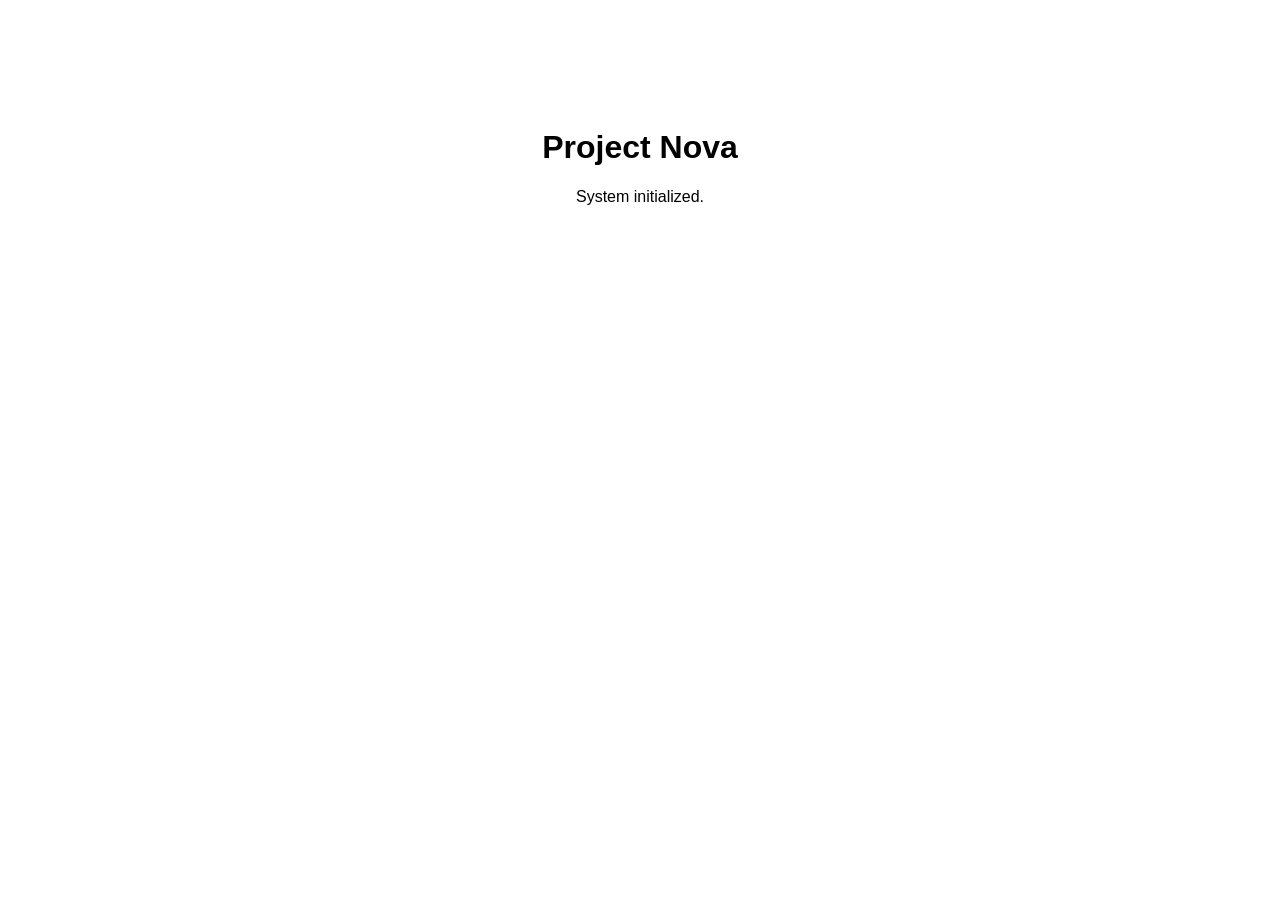
==== index.html @ 423fb88e "Initial project setup" ====
<!DOCTYPE html>
<html lang="en">

<head>
    <meta charset="UTF-8">
    <meta name="viewport" content="width=device-width, initial-scale=1.0">

    <title>Project Nova</title>

    <!-- Connect CSS -->
    <link rel="stylesheet" href="style.css">
</head>

<body>

    <h1>Project Nova</h1>
    <p>System initialized.</p>

    <!-- Connect JavaScript -->
    <script src="script.js"></script>

</body>

</html>
---- style.css ----
/* Basic styling */

body {
    font-family: Arial, sans-serif;
    text-align: center;
    padding-top: 100px;
}
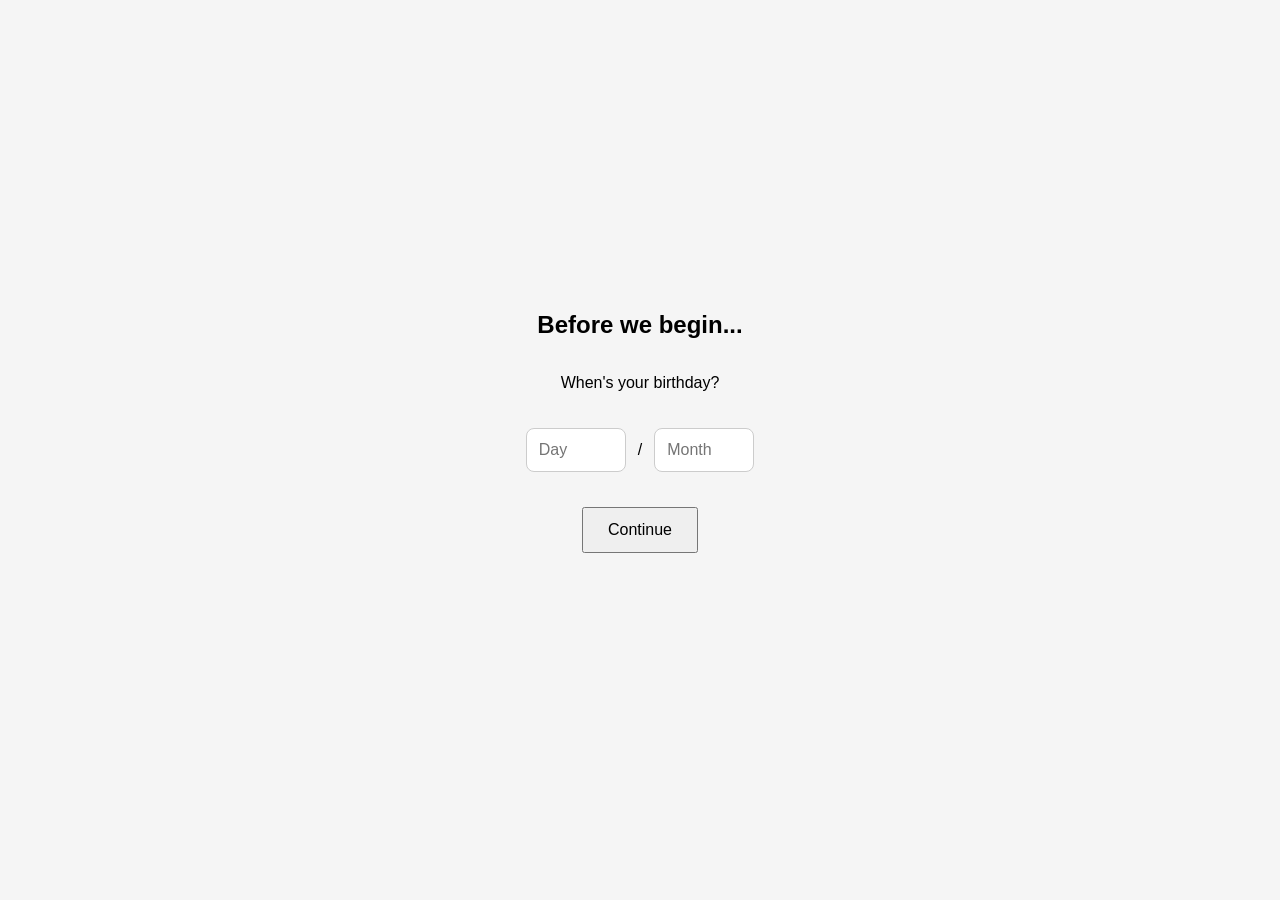
==== commit 180fe5a2: "Build initial gateway flow" ====
--- a/index.html
+++ b/index.html
@@ -7,16 +7,130 @@
 
     <title>Project Nova</title>
 
-    <!-- Connect CSS -->
+    <!-- Main CSS file -->
     <link rel="stylesheet" href="style.css">
 </head>
 
 <body>
 
-    <h1>Project Nova</h1>
-    <p>System initialized.</p>
+    <!-- Main app container -->
+    <main id="app">
 
-    <!-- Connect JavaScript -->
+        <!-- SCREEN 1: Birthday verification -->
+        <section id="birthday-screen" class="screen active">
+
+            <h1>Before we begin...</h1>
+
+            <p>When's your birthday?</p>
+
+            <div class="birthday-inputs">
+
+                <input
+                    type="number"
+                    id="day-input"
+                    placeholder="Day"
+                    min="1"
+                    max="31"
+                >
+
+                <span>/</span>
+
+                <input
+                    type="number"
+                    id="month-input"
+                    placeholder="Month"
+                    min="1"
+                    max="12"
+                >
+
+            </div>
+
+            <button id="birthday-next-btn">
+                Continue
+            </button>
+
+            <p id="birthday-message" class="message"></p>
+
+        </section>
+
+
+        <!-- SCREEN 2: Name verification -->
+        <section id="name-screen" class="screen">
+
+            <h1>Interesting...</h1>
+
+            <p>And who might you be?</p>
+
+            <input
+                type="text"
+                id="name-input"
+                placeholder="Enter your name"
+                autocomplete="off"
+            >
+
+            <button id="name-next-btn">
+                Continue
+            </button>
+
+            <p id="name-message" class="message"></p>
+
+        </section>
+
+
+        <!-- SCREEN 3: Are you ready? -->
+        <section id="ready-screen" class="screen">
+
+            <h1>Identity confirmed.</h1>
+
+            <p>Are you ready to proceed?</p>
+
+            <!-- Only NO exists at first -->
+            <div id="ready-buttons">
+
+                <button id="no-btn">
+                    NO
+                </button>
+
+            </div>
+
+        </section>
+
+
+        <!-- SCREEN 4: Fake angry sequence -->
+        <section id="chaos-screen" class="screen">
+
+            <h1 id="chaos-title">
+                Are you sure you don't want to proceed?
+            </h1>
+
+            <div id="chaos-buttons">
+
+                <button id="yes-btn">
+                    YES
+                </button>
+
+                <button id="chaos-no-btn">
+                    NO
+                </button>
+
+            </div>
+
+        </section>
+
+
+        <!-- SCREEN 5: Home page -->
+        <section id="home-screen" class="screen">
+
+            <h1>Welcome.</h1>
+
+            <p>The real experience begins here.</p>
+
+        </section>
+
+    </main>
+
+
+    <!-- JavaScript -->
     <script src="script.js"></script>
 
 </body>
--- a/style.css
+++ b/style.css
@@ -1,7 +1,74 @@
-/* Basic styling */
+/* Basic page setup */
+
+* {
+    box-sizing: border-box;
+}
 
 body {
+    margin: 0;
+    min-height: 100vh;
     font-family: Arial, sans-serif;
+    background-color: #f5f5f5;
+}
+
+/* Main app area */
+
+#app {
+    min-height: 100vh;
+    position: relative;
+}
+
+/* Every screen is hidden by default */
+
+.screen {
+    display: none;
+    min-height: 100vh;
+    padding: 40px 20px;
     text-align: center;
-    padding-top: 100px;
+    justify-content: center;
+    align-items: center;
+    flex-direction: column;
+}
+
+/* Only the active screen is visible */
+
+.screen.active {
+    display: flex;
+}
+
+/* Birthday day/month inputs */
+
+.birthday-inputs {
+    display: flex;
+    align-items: center;
+    gap: 12px;
+    margin: 20px 0;
+}
+
+.birthday-inputs input {
+    width: 100px;
+}
+
+/* General inputs */
+
+input {
+    padding: 12px;
+    font-size: 16px;
+    border: 1px solid #ccc;
+    border-radius: 8px;
+}
+
+/* General buttons */
+
+button {
+    margin-top: 15px;
+    padding: 12px 24px;
+    font-size: 16px;
+    cursor: pointer;
+}
+
+/* Messages */
+
+.message {
+    min-height: 24px;
 }
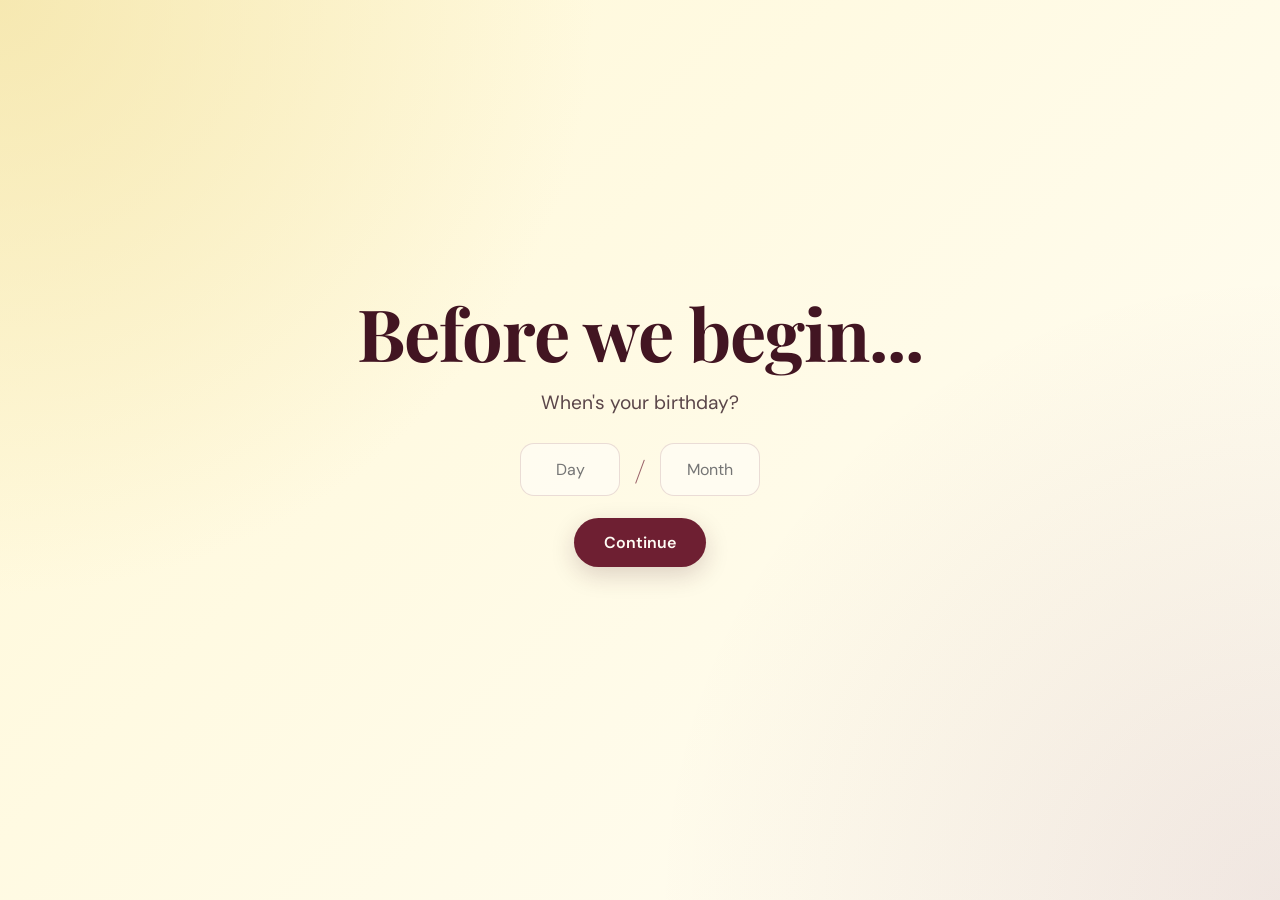
==== commit 9987b472: "Release Project Nova v1.0" ====
--- a/index.html
+++ b/index.html
@@ -7,13 +7,15 @@
 
     <title>Project Nova</title>
 
-    <!-- Main CSS file -->
+    <!-- Main website styling -->
     <link rel="stylesheet" href="style.css">
+
+    <!-- Home-specific styling -->
+    <link rel="stylesheet" href="css/home.css">
 </head>
 
 <body>
 
-    <!-- Main app container -->
     <main id="app">
 
         <!-- SCREEN 1: Birthday verification -->
@@ -77,14 +79,13 @@
         </section>
 
 
-        <!-- SCREEN 3: Are you ready? -->
+        <!-- SCREEN 3: Forced NO -->
         <section id="ready-screen" class="screen">
 
             <h1>Identity confirmed.</h1>
 
             <p>Are you ready to proceed?</p>
 
-            <!-- Only NO exists at first -->
             <div id="ready-buttons">
 
                 <button id="no-btn">
@@ -96,7 +97,7 @@
         </section>
 
 
-        <!-- SCREEN 4: Fake angry sequence -->
+        <!-- SCREEN 4: Interrogation -->
         <section id="chaos-screen" class="screen">
 
             <h1 id="chaos-title">
@@ -115,24 +116,117 @@
 
             </div>
 
-        </section>
-
-
-        <!-- SCREEN 5: Home page -->
-        <section id="home-screen" class="screen">
-
-            <h1>Welcome.</h1>
-
-            <p>The real experience begins here.</p>
+            <div id="reason-area">
+
+                <input
+                    type="text"
+                    id="reason-input"
+                    placeholder="Explain yourself..."
+                    autocomplete="off"
+                >
+
+                <button id="reason-continue-btn">
+                    Continue
+                </button>
+
+            </div>
+
+        </section>
+
+
+        <!-- SCREEN 5: PROJECT NOVA HOME -->
+        <section id="home-screen" class="screen home-screen">
+
+            <div class="home-intro">
+
+                <p class="home-label">
+                    PROJECT NOVA
+                </p>
+
+                <h1>
+                    Welcome.
+                </h1>
+
+                <p class="home-description">
+                    You've made it through the entrance.
+                    Now the real experience begins.
+                </p>
+
+            </div>
+
+
+            <!-- Navigation cards -->
+            <div class="home-grid">
+
+                <a href="pages/birthday.html" class="nova-card">
+
+                    <span class="card-number">01</span>
+
+                    <h2>Birthday</h2>
+
+                    <p>
+                        Something waiting for the birthday girl.
+                    </p>
+
+                </a>
+
+
+                <a href="pages/surprises.html" class="nova-card">
+
+                    <span class="card-number">02</span>
+
+                    <h2>Surprises</h2>
+
+                    <p>
+                        A few things you probably won't expect.
+                    </p>
+
+                </a>
+
+
+                <a href="pages/fun.html" class="nova-card">
+
+                    <span class="card-number">03</span>
+
+                    <h2>Fun Stuff</h2>
+
+                    <p>
+                        Because a gift shouldn't just sit there.
+                    </p>
+
+                </a>
+
+
+                <!-- Memories stays for LAST -->
+                <div class="nova-card locked-card">
+
+                    <span class="card-number">04</span>
+
+                    <h2>Memories</h2>
+
+                    <p>
+                        Not yet.
+                    </p>
+
+                    <span class="locked-text">
+                        Coming later
+                    </span>
+
+                </div>
+
+            </div>
 
         </section>
 
     </main>
 
 
-    <!-- JavaScript -->
+    <!-- Main gateway logic -->
     <script src="script.js"></script>
 
+    <!-- Home-specific logic -->
+    <script src="js/home.js"></script>
+
 </body>
 
 </html>
--- a/style.css
+++ b/style.css
@@ -1,74 +1,664 @@
-/* Basic page setup */
+/* =================================
+   PROJECT NOVA - GLOBAL STYLE
+   Theme: Butter Yellow × Burgundy
+================================= */
+
+
+/* =================================
+   GOOGLE FONTS
+================================= */
+
+@import url('https://fonts.googleapis.com/css2?family=DM+Sans:wght@400;500;600;700&family=Playfair+Display:wght@600;700&display=swap');
+
+
+/* =================================
+   NOVA COLOR SYSTEM
+================================= */
+
+:root {
+
+    /* Main palette */
+
+    --nova-butter: #F3E3A5;
+    --nova-butter-light: #FFF8D6;
+
+    --nova-burgundy: #6E1F32;
+    --nova-burgundy-dark: #421522;
+
+    --nova-cream: #FFFDF5;
+
+    --nova-text: #321923;
+    --nova-muted: #765A61;
+
+    /* Glass / borders */
+
+    --nova-glass: rgba(255, 253, 245, 0.68);
+    --nova-glass-strong: rgba(255, 253, 245, 0.88);
+
+    --nova-border: rgba(110, 31, 50, 0.14);
+
+    /* Shadows */
+
+    --nova-shadow:
+        0 10px 30px rgba(66, 21, 34, 0.10);
+
+    --nova-shadow-strong:
+        0 15px 40px rgba(66, 21, 34, 0.18);
+
+}
+
+
+/* =================================
+   RESET
+================================= */
 
 * {
     box-sizing: border-box;
-}
+    margin: 0;
+    padding: 0;
+}
+
+
+/* =================================
+   MAIN PAGE
+================================= */
 
 body {
-    margin: 0;
+
     min-height: 100vh;
-    font-family: Arial, sans-serif;
-    background-color: #f5f5f5;
-}
-
-/* Main app area */
+
+    overflow-x: hidden;
+
+    font-family: "DM Sans", sans-serif;
+
+    color: var(--nova-text);
+
+    background:
+
+        radial-gradient(
+            circle at top left,
+            rgba(243, 227, 165, 0.75),
+            transparent 38%
+        ),
+
+        radial-gradient(
+            circle at bottom right,
+            rgba(110, 31, 50, 0.10),
+            transparent 40%
+        ),
+
+        linear-gradient(
+            135deg,
+            var(--nova-butter-light),
+            var(--nova-cream)
+        );
+
+    transition:
+        background 0.8s ease,
+        color 0.8s ease;
+}
+
+
+/* =================================
+   ANGRY / OMINOUS MODE
+================================= */
+
+body.anger-mode {
+
+    background:
+
+        radial-gradient(
+            circle at center,
+            rgba(110, 31, 50, 0.65),
+            transparent 45%
+        ),
+
+        #090909;
+
+    color: #ffffff;
+}
+
+
+/* =================================
+   MAIN APPLICATION
+================================= */
 
 #app {
+
     min-height: 100vh;
+
     position: relative;
 }
 
-/* Every screen is hidden by default */
+
+/* =================================
+   SCREEN SYSTEM
+================================= */
 
 .screen {
+
     display: none;
+
     min-height: 100vh;
-    padding: 40px 20px;
+
+    width: 100%;
+
+    padding: 30px 20px;
+
     text-align: center;
+
     justify-content: center;
     align-items: center;
+
     flex-direction: column;
 }
 
-/* Only the active screen is visible */
 
 .screen.active {
+
     display: flex;
-}
-
-/* Birthday day/month inputs */
+
+    animation:
+        screenAppear 0.6s ease;
+}
+
+
+/* =================================
+   SCREEN ENTRANCE
+================================= */
+
+@keyframes screenAppear {
+
+    from {
+
+        opacity: 0;
+
+        transform:
+            translateY(15px);
+    }
+
+    to {
+
+        opacity: 1;
+
+        transform:
+            translateY(0);
+    }
+
+}
+
+
+/* =================================
+   HEADINGS
+================================= */
+
+h1 {
+
+    max-width: 700px;
+
+    margin-bottom: 16px;
+
+    font-family:
+        "Playfair Display",
+        serif;
+
+    font-size:
+        clamp(2.2rem, 6vw, 4.5rem);
+
+    line-height: 1.1;
+
+    letter-spacing: -1px;
+
+    color: var(--nova-burgundy-dark);
+}
+
+
+/* =================================
+   NORMAL TEXT
+================================= */
+
+p {
+
+    max-width: 500px;
+
+    font-size:
+        clamp(1rem, 2vw, 1.2rem);
+
+    line-height: 1.6;
+
+    color: var(--nova-text);
+
+    opacity: 0.8;
+}
+
+
+/* =================================
+   INPUTS
+================================= */
+
+input {
+
+    width: min(280px, 85vw);
+
+    margin-top: 24px;
+
+    padding: 15px 18px;
+
+    border:
+        1px solid var(--nova-border);
+
+    border-radius: 14px;
+
+    outline: none;
+
+    background:
+        rgba(255, 253, 245, 0.75);
+
+    color:
+        var(--nova-text);
+
+    font-family:
+        "DM Sans",
+        sans-serif;
+
+    font-size: 1rem;
+
+    transition:
+
+        border-color 0.25s ease,
+
+        box-shadow 0.25s ease,
+
+        transform 0.25s ease,
+
+        background 0.6s ease,
+
+        color 0.6s ease;
+}
+
+
+input:focus {
+
+    border-color:
+        var(--nova-burgundy);
+
+    box-shadow:
+
+        0 0 0 4px
+        rgba(110, 31, 50, 0.10);
+
+    transform:
+        translateY(-2px);
+}
+
+
+/* =================================
+   INPUTS IN ANGER MODE
+================================= */
+
+body.anger-mode input {
+
+    background:
+        rgba(0, 0, 0, 0.65);
+
+    color: white;
+
+    border-color:
+        rgba(255, 80, 80, 0.5);
+
+    box-shadow:
+        0 0 25px
+        rgba(255, 0, 0, 0.12);
+}
+
+
+/* =================================
+   BIRTHDAY DAY / MONTH INPUTS
+================================= */
 
 .birthday-inputs {
+
     display: flex;
+
     align-items: center;
-    gap: 12px;
-    margin: 20px 0;
-}
+    justify-content: center;
+
+    gap: 14px;
+
+    margin-top: 24px;
+}
+
 
 .birthday-inputs input {
+
     width: 100px;
-}
-
-/* General inputs */
-
-input {
-    padding: 12px;
-    font-size: 16px;
-    border: 1px solid #ccc;
-    border-radius: 8px;
-}
-
-/* General buttons */
+
+    margin-top: 0;
+
+    text-align: center;
+}
+
+
+.birthday-inputs span {
+
+    font-family:
+        "Playfair Display",
+        serif;
+
+    font-size: 2rem;
+
+    color:
+        var(--nova-burgundy);
+
+    opacity: 0.7;
+}
+
+
+/* =================================
+   REMOVE NUMBER INPUT ARROWS
+================================= */
+
+input[type="number"]::-webkit-inner-spin-button,
+input[type="number"]::-webkit-outer-spin-button {
+
+    appearance: none;
+
+    margin: 0;
+}
+
+
+/* =================================
+   BUTTONS
+================================= */
 
 button {
+
+    margin-top: 22px;
+
+    padding: 14px 30px;
+
+    border: none;
+
+    border-radius: 999px;
+
+    background:
+        var(--nova-burgundy);
+
+    color:
+        var(--nova-cream);
+
+    font-family:
+        "DM Sans",
+        sans-serif;
+
+    font-size: 1rem;
+
+    font-weight: 600;
+
+    cursor: pointer;
+
+    box-shadow:
+        0 8px 25px
+        rgba(66, 21, 34, 0.18);
+
+    transition:
+
+        transform 0.25s ease,
+
+        box-shadow 0.25s ease,
+
+        background 0.5s ease,
+
+        color 0.5s ease,
+
+        letter-spacing 0.25s ease;
+}
+
+
+button:hover {
+
+    transform:
+        translateY(-3px);
+
+    background:
+        var(--nova-burgundy-dark);
+
+    box-shadow:
+        var(--nova-shadow-strong);
+}
+
+
+button:active {
+
+    transform:
+        translateY(0) scale(0.97);
+}
+
+
+/* =================================
+   BUTTONS IN ANGER MODE
+================================= */
+
+body.anger-mode button {
+
+    background:
+        #8f0000;
+
+    box-shadow:
+        0 0 30px
+        rgba(255, 0, 0, 0.3);
+}
+
+
+/* =================================
+   MESSAGES
+================================= */
+
+.message {
+
+    min-height: 26px;
+
+    margin-top: 14px;
+
+    color:
+        var(--nova-burgundy);
+
+    font-size: 0.95rem;
+
+    font-weight: 500;
+
+    opacity: 1;
+}
+
+
+/* =================================
+   BUTTON CONTAINERS
+================================= */
+
+#ready-buttons,
+#chaos-buttons {
+
+    display: flex;
+
+    justify-content: center;
+    align-items: center;
+
+    gap: 16px;
+
     margin-top: 15px;
-    padding: 12px 24px;
-    font-size: 16px;
-    cursor: pointer;
-}
-
-/* Messages */
-
-.message {
-    min-height: 24px;
+
+    animation:
+        buttonReveal 0.45s ease;
+}
+
+
+#ready-buttons button,
+#chaos-buttons button {
+
+    margin-top: 0;
+}
+
+
+/* =================================
+   BUTTON REVEAL ANIMATION
+================================= */
+
+@keyframes buttonReveal {
+
+    from {
+
+        opacity: 0;
+
+        transform:
+            translateY(12px)
+            scale(0.96);
+    }
+
+    to {
+
+        opacity: 1;
+
+        transform:
+            translateY(0)
+            scale(1);
+    }
+
+}
+
+
+/* =================================
+   REASON AREA
+================================= */
+
+#reason-area {
+
+    display: none;
+
+    flex-direction: column;
+
+    align-items: center;
+
+    animation:
+        reasonReveal 0.55s ease;
+}
+
+
+#reason-area input {
+
+    width:
+        min(380px, 85vw);
+}
+
+
+/* =================================
+   REASON AREA ANIMATION
+================================= */
+
+@keyframes reasonReveal {
+
+    from {
+
+        opacity: 0;
+
+        transform:
+            translateY(20px);
+    }
+
+    to {
+
+        opacity: 1;
+
+        transform:
+            translateY(0);
+    }
+
+}
+
+
+/* =================================
+   TAKE ME INSIDE BUTTON
+================================= */
+
+.take-me-inside {
+
+    animation:
+        buttonTransform 0.6s ease forwards;
+
+    padding-left: 45px;
+
+    padding-right: 45px;
+
+    letter-spacing: 1px;
+}
+
+
+@keyframes buttonTransform {
+
+    0% {
+
+        transform:
+            scale(0.9);
+
+        opacity: 0;
+    }
+
+    70% {
+
+        transform:
+            scale(1.08);
+    }
+
+    100% {
+
+        transform:
+            scale(1);
+
+        opacity: 1;
+    }
+
+}
+
+
+/* =================================
+   HOME SCREEN
+================================= */
+
+#home-screen h1 {
+
+    font-size:
+        clamp(3rem, 8vw, 6rem);
+
+    color:
+        var(--nova-burgundy-dark);
+}
+
+
+/* =================================
+   MOBILE
+================================= */
+
+@media (max-width: 500px) {
+
+    .screen {
+
+        padding:
+            25px 16px;
+    }
+
+    .birthday-inputs {
+
+        gap: 10px;
+    }
+
+    .birthday-inputs input {
+
+        width: 85px;
+    }
+
+    button {
+
+        width:
+            min(280px, 85vw);
+    }
+
 }
--- a/css/home.css
+++ b/css/home.css
@@ -0,0 +1,223 @@
+/* ================================
+   PROJECT NOVA - HOME
+   ================================ */
+
+
+.home-screen {
+    padding: 60px 20px;
+}
+
+
+.home-intro {
+    max-width: 700px;
+    margin-bottom: 50px;
+}
+
+
+.home-label {
+    margin-bottom: 14px;
+
+    font-size: 0.8rem;
+    font-weight: 700;
+    letter-spacing: 4px;
+
+    opacity: 0.55;
+}
+
+
+.home-description {
+    margin: 0 auto;
+}
+
+
+/* ================================
+   NAVIGATION GRID
+   ================================ */
+
+.home-grid {
+    width: min(1000px, 100%);
+
+    display: grid;
+
+    grid-template-columns:
+        repeat(2, minmax(0, 1fr));
+
+    gap: 18px;
+}
+
+
+.nova-card {
+    position: relative;
+
+    min-height: 220px;
+
+    padding: 28px;
+
+    display: flex;
+    flex-direction: column;
+    align-items: flex-start;
+    justify-content: flex-end;
+
+    text-align: left;
+    text-decoration: none;
+
+    color: inherit;
+
+    border: 1px solid rgba(70, 40, 60, 0.12);
+    border-radius: 24px;
+
+    background:
+        linear-gradient(
+            145deg,
+            rgba(255, 255, 255, 0.8),
+            rgba(255, 255, 255, 0.45)
+        );
+
+    box-shadow:
+        0 15px 40px rgba(43, 27, 38, 0.08);
+
+    overflow: hidden;
+
+    transition:
+        transform 0.3s ease,
+        box-shadow 0.3s ease,
+        border-color 0.3s ease;
+}
+
+
+.nova-card::before {
+    content: "";
+
+    position: absolute;
+
+    width: 160px;
+    height: 160px;
+
+    top: -70px;
+    right: -70px;
+
+    border-radius: 50%;
+
+    background:
+        radial-gradient(
+            circle,
+            rgba(199, 107, 156, 0.18),
+            transparent 70%
+        );
+
+    transition:
+        transform 0.4s ease;
+}
+
+
+.nova-card:hover {
+    transform:
+        translateY(-7px);
+
+    border-color:
+        rgba(199, 107, 156, 0.35);
+
+    box-shadow:
+        0 22px 50px rgba(43, 27, 38, 0.14);
+}
+
+
+.nova-card:hover::before {
+    transform:
+        scale(1.5);
+}
+
+
+/* Card number */
+
+.card-number {
+    position: absolute;
+
+    top: 24px;
+    left: 28px;
+
+    font-size: 0.8rem;
+    font-weight: 700;
+
+    letter-spacing: 2px;
+
+    opacity: 0.4;
+}
+
+
+/* Card content */
+
+.nova-card h2 {
+    position: relative;
+
+    margin-bottom: 8px;
+
+    font-family:
+        "Playfair Display",
+        serif;
+
+    font-size: 2rem;
+}
+
+
+.nova-card p {
+    position: relative;
+
+    font-size: 0.95rem;
+
+    opacity: 0.65;
+}
+
+
+/* ================================
+   LOCKED MEMORIES CARD
+   ================================ */
+
+.locked-card {
+    cursor: not-allowed;
+
+    opacity: 0.6;
+}
+
+
+.locked-text {
+    position: absolute;
+
+    top: 24px;
+    right: 28px;
+
+    padding: 7px 12px;
+
+    border-radius: 999px;
+
+    font-size: 0.75rem;
+    font-weight: 600;
+
+    background:
+        rgba(43, 27, 38, 0.08);
+}
+
+
+/* ================================
+   MOBILE
+   ================================ */
+
+@media (max-width: 650px) {
+
+    .home-screen {
+        padding:
+            50px 16px;
+    }
+
+
+    .home-grid {
+        grid-template-columns:
+            1fr;
+    }
+
+
+    .nova-card {
+        min-height: 180px;
+    }
+
+}
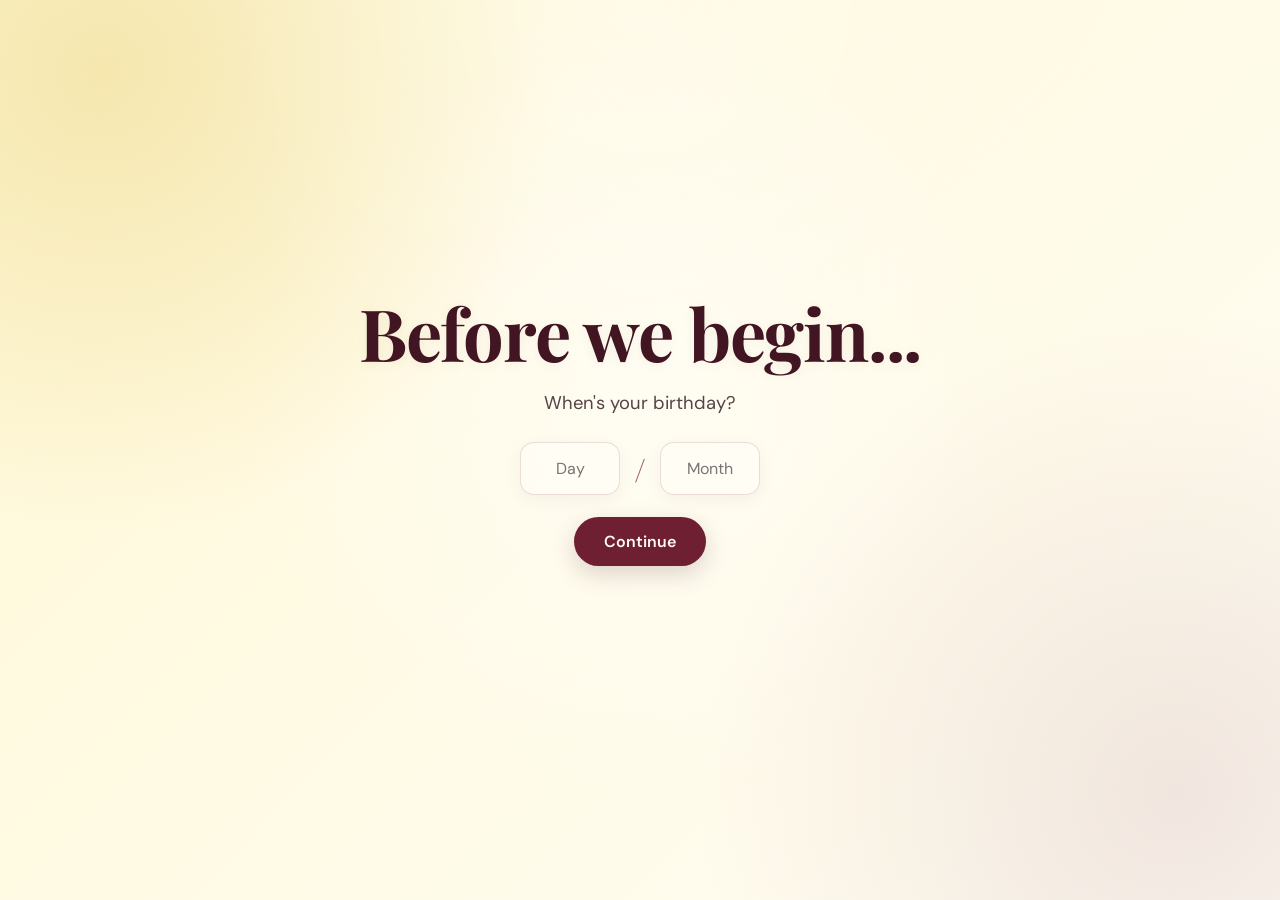
==== commit 414f2dbe: "Build Project Nova V1.1 Phase 2 features" ====
--- a/index.html
+++ b/index.html
@@ -2,28 +2,63 @@
 <html lang="en">
 
 <head>
+
     <meta charset="UTF-8">
-    <meta name="viewport" content="width=device-width, initial-scale=1.0">
+
+    <meta
+        name="viewport"
+        content="width=device-width, initial-scale=1.0"
+    >
 
     <title>Project Nova</title>
 
-    <!-- Main website styling -->
-    <link rel="stylesheet" href="style.css">
-
-    <!-- Home-specific styling -->
-    <link rel="stylesheet" href="css/home.css">
+
+    <!-- =================================
+         MAIN WEBSITE STYLING
+    ================================== -->
+
+    <link
+        rel="stylesheet"
+        href="style.css"
+    >
+
+
+    <!-- =================================
+         HOME-SPECIFIC STYLING
+    ================================== -->
+
+    <link
+        rel="stylesheet"
+        href="css/home.css"
+    >
+
 </head>
 
+
 <body>
 
     <main id="app">
 
-        <!-- SCREEN 1: Birthday verification -->
-        <section id="birthday-screen" class="screen active">
-
-            <h1>Before we begin...</h1>
-
-            <p>When's your birthday?</p>
+
+        <!-- =================================
+             SCREEN 1
+             BIRTHDAY VERIFICATION
+        ================================== -->
+
+        <section
+            id="birthday-screen"
+            class="screen active"
+        >
+
+            <h1>
+                Before we begin...
+            </h1>
+
+
+            <p>
+                When's your birthday?
+            </p>
+
 
             <div class="birthday-inputs">
 
@@ -35,7 +70,11 @@
                     max="31"
                 >
 
-                <span>/</span>
+
+                <span>
+                    /
+                </span>
+
 
                 <input
                     type="number"
@@ -47,21 +86,41 @@
 
             </div>
 
-            <button id="birthday-next-btn">
+
+            <button
+                id="birthday-next-btn"
+            >
                 Continue
             </button>
 
-            <p id="birthday-message" class="message"></p>
+
+            <p
+                id="birthday-message"
+                class="message"
+            ></p>
 
         </section>
 
 
-        <!-- SCREEN 2: Name verification -->
-        <section id="name-screen" class="screen">
-
-            <h1>Interesting...</h1>
-
-            <p>And who might you be?</p>
+        <!-- =================================
+             SCREEN 2
+             NAME VERIFICATION
+        ================================== -->
+
+        <section
+            id="name-screen"
+            class="screen"
+        >
+
+            <h1>
+                Interesting...
+            </h1>
+
+
+            <p>
+                And who might you be?
+            </p>
+
 
             <input
                 type="text"
@@ -70,25 +129,47 @@
                 autocomplete="off"
             >
 
-            <button id="name-next-btn">
+
+            <button
+                id="name-next-btn"
+            >
                 Continue
             </button>
 
-            <p id="name-message" class="message"></p>
+
+            <p
+                id="name-message"
+                class="message"
+            ></p>
 
         </section>
 
 
-        <!-- SCREEN 3: Forced NO -->
-        <section id="ready-screen" class="screen">
-
-            <h1>Identity confirmed.</h1>
-
-            <p>Are you ready to proceed?</p>
+        <!-- =================================
+             SCREEN 3
+             FORCED NO
+        ================================== -->
+
+        <section
+            id="ready-screen"
+            class="screen"
+        >
+
+            <h1>
+                Identity confirmed.
+            </h1>
+
+
+            <p>
+                Are you ready to proceed?
+            </p>
+
 
             <div id="ready-buttons">
 
-                <button id="no-btn">
+                <button
+                    id="no-btn"
+                >
                     NO
                 </button>
 
@@ -97,24 +178,38 @@
         </section>
 
 
-        <!-- SCREEN 4: Interrogation -->
-        <section id="chaos-screen" class="screen">
+        <!-- =================================
+             SCREEN 4
+             INTERROGATION
+        ================================== -->
+
+        <section
+            id="chaos-screen"
+            class="screen"
+        >
 
             <h1 id="chaos-title">
                 Are you sure you don't want to proceed?
             </h1>
 
+
             <div id="chaos-buttons">
 
-                <button id="yes-btn">
+                <button
+                    id="yes-btn"
+                >
                     YES
                 </button>
 
-                <button id="chaos-no-btn">
+
+                <button
+                    id="chaos-no-btn"
+                >
                     NO
                 </button>
 
             </div>
+
 
             <div id="reason-area">
 
@@ -125,7 +220,10 @@
                     autocomplete="off"
                 >
 
-                <button id="reason-continue-btn">
+
+                <button
+                    id="reason-continue-btn"
+                >
                     Continue
                 </button>
 
@@ -134,8 +232,20 @@
         </section>
 
 
-        <!-- SCREEN 5: PROJECT NOVA HOME -->
-        <section id="home-screen" class="screen home-screen">
+        <!-- =================================
+             SCREEN 5
+             PROJECT NOVA HOME
+        ================================== -->
+
+        <section
+            id="home-screen"
+            class="screen home-screen"
+        >
+
+
+            <!-- =================================
+                 HOME INTRO
+            ================================== -->
 
             <div class="home-intro">
 
@@ -143,9 +253,11 @@
                     PROJECT NOVA
                 </p>
 
+
                 <h1>
                     Welcome.
                 </h1>
+
 
                 <p class="home-description">
                     You've made it through the entrance.
@@ -155,14 +267,32 @@
             </div>
 
 
-            <!-- Navigation cards -->
+            <!-- =================================
+                 NAVIGATION CARDS
+            ================================== -->
+
             <div class="home-grid">
 
-                <a href="pages/birthday.html" class="nova-card">
-
-                    <span class="card-number">01</span>
-
-                    <h2>Birthday</h2>
+
+                <!-- =================================
+                     CARD 01
+                     BIRTHDAY
+                ================================== -->
+
+                <a
+                    href="pages/birthday.html"
+                    class="nova-card birthday-card"
+                >
+
+                    <span class="card-number">
+                        01
+                    </span>
+
+
+                    <h2>
+                        Birthday
+                    </h2>
+
 
                     <p>
                         Something waiting for the birthday girl.
@@ -171,11 +301,25 @@
                 </a>
 
 
-                <a href="pages/surprises.html" class="nova-card">
-
-                    <span class="card-number">02</span>
-
-                    <h2>Surprises</h2>
+                <!-- =================================
+                     CARD 02
+                     SURPRISES
+                ================================== -->
+
+                <a
+                    href="pages/surprises.html"
+                    class="nova-card"
+                >
+
+                    <span class="card-number">
+                        02
+                    </span>
+
+
+                    <h2>
+                        Surprises
+                    </h2>
+
 
                     <p>
                         A few things you probably won't expect.
@@ -184,36 +328,117 @@
                 </a>
 
 
-                <a href="pages/fun.html" class="nova-card">
-
-                    <span class="card-number">03</span>
-
-                    <h2>Fun Stuff</h2>
+                <!-- =================================
+                     CARD 03
+                     NOVA ARCADE
+                ================================== -->
+
+                <a
+                    href="pages/arcade.html"
+                    class="nova-card arcade-card"
+                >
+
+
+                    <!-- Mini arcade cabinet -->
+                    <div
+                        class="arcade-cabinet"
+                        aria-hidden="true"
+                    >
+
+                        <div class="arcade-screen">
+
+                            <span>
+                                NOVA
+                            </span>
+
+
+                            <strong>
+                                ARCADE
+                            </strong>
+
+                        </div>
+
+
+                        <div class="arcade-controls">
+
+                            <span class="arcade-stick"></span>
+
+
+                            <span
+                                class="arcade-button red"
+                            ></span>
+
+
+                            <span
+                                class="arcade-button blue"
+                            ></span>
+
+                        </div>
+
+                    </div>
+
+
+                    <span
+                        class="card-number arcade-number"
+                    >
+                        03
+                    </span>
+
+
+                    <span class="arcade-status">
+                        INSERT COIN
+                    </span>
+
+
+                    <h2>
+                        Nova Arcade 🎮
+                    </h2>
+
 
                     <p>
-                        Because a gift shouldn't just sit there.
+                        Games, challenges, chaos,
+                        and questionable decisions.
                     </p>
 
+
+                    <span class="arcade-play">
+                        PLAY ARCADE →
+                    </span>
+
                 </a>
 
 
-                <!-- Memories stays for LAST -->
-                <div class="nova-card locked-card">
-
-                    <span class="card-number">04</span>
-
-                    <h2>Memories</h2>
+                <!-- =================================
+                     CARD 04
+                     MEMORIES
+                ================================== -->
+
+                <div
+                    class="nova-card locked-card"
+                >
+
+                    <span class="card-number">
+                        04
+                    </span>
+
+
+                    <h2>
+                        Memories
+                    </h2>
+
 
                     <p>
                         Not yet.
                     </p>
 
+
                     <span class="locked-text">
                         Coming later
                     </span>
 
                 </div>
 
+
             </div>
 
         </section>
@@ -221,12 +446,12 @@
     </main>
 
 
-    <!-- Main gateway logic -->
+    <!-- =================================
+         MAIN GATEWAY LOGIC
+    ================================== -->
+
     <script src="script.js"></script>
 
-    <!-- Home-specific logic -->
-    <script src="js/home.js"></script>
-
 </body>
 
 </html>
--- a/style.css
+++ b/style.css
@@ -1,5 +1,6 @@
 /* =================================
    PROJECT NOVA - GLOBAL STYLE
+   V1.1 PHASE 1
    Theme: Butter Yellow × Burgundy
 ================================= */
 
@@ -43,7 +44,14 @@
         0 10px 30px rgba(66, 21, 34, 0.10);
 
     --nova-shadow-strong:
-        0 15px 40px rgba(66, 21, 34, 0.18);
+        0 18px 45px rgba(66, 21, 34, 0.18);
+
+    /* V1.1 visual system */
+
+    --nova-radius: 20px;
+
+    --nova-transition:
+        0.25s cubic-bezier(0.2, 0.7, 0.2, 1);
 
 }
 
@@ -60,6 +68,15 @@
 
 
 /* =================================
+   SMOOTH PAGE BEHAVIOR
+================================= */
+
+html {
+    scroll-behavior: smooth;
+}
+
+
+/* =================================
    MAIN PAGE
 ================================= */
 
@@ -69,22 +86,31 @@
 
     overflow-x: hidden;
 
-    font-family: "DM Sans", sans-serif;
-
-    color: var(--nova-text);
+    font-family:
+        "DM Sans",
+        sans-serif;
+
+    color:
+        var(--nova-text);
 
     background:
 
         radial-gradient(
-            circle at top left,
-            rgba(243, 227, 165, 0.75),
-            transparent 38%
+            circle at 8% 8%,
+            rgba(243, 227, 165, 0.82),
+            transparent 32%
         ),
 
         radial-gradient(
-            circle at bottom right,
+            circle at 92% 88%,
             rgba(110, 31, 50, 0.10),
-            transparent 40%
+            transparent 34%
+        ),
+
+        radial-gradient(
+            circle at 50% 45%,
+            rgba(255, 255, 255, 0.55),
+            transparent 50%
         ),
 
         linear-gradient(
@@ -96,6 +122,36 @@
     transition:
         background 0.8s ease,
         color 0.8s ease;
+
+    /* Prevent accidental text selection on interactive UI */
+    -webkit-tap-highlight-color: transparent;
+}
+
+
+/* =================================
+   SUBTLE NOVA ATMOSPHERE
+================================= */
+
+body::before {
+
+    content: "";
+
+    position: fixed;
+
+    inset: 0;
+
+    pointer-events: none;
+
+    z-index: -1;
+
+    background:
+        radial-gradient(
+            circle at 50% 0%,
+            rgba(255, 255, 255, 0.38),
+            transparent 42%
+        );
+
+    opacity: 0.8;
 }
 
 
@@ -115,7 +171,8 @@
 
         #090909;
 
-    color: #ffffff;
+    color:
+        #ffffff;
 }
 
 
@@ -128,6 +185,8 @@
     min-height: 100vh;
 
     position: relative;
+
+    isolation: isolate;
 }
 
 
@@ -143,23 +202,33 @@
 
     width: 100%;
 
-    padding: 30px 20px;
+    padding:
+        40px 30px;
 
     text-align: center;
 
     justify-content: center;
+
     align-items: center;
 
     flex-direction: column;
-}
-
+
+    /* Gives desktop screens a little breathing room */
+    position: relative;
+}
+
+
+/* =================================
+   ACTIVE SCREEN
+================================= */
 
 .screen.active {
 
     display: flex;
 
     animation:
-        screenAppear 0.6s ease;
+        screenAppear 0.55s
+        cubic-bezier(0.2, 0.7, 0.2, 1);
 }
 
 
@@ -174,7 +243,8 @@
         opacity: 0;
 
         transform:
-            translateY(15px);
+            translateY(14px)
+            scale(0.99);
     }
 
     to {
@@ -182,7 +252,8 @@
         opacity: 1;
 
         transform:
-            translateY(0);
+            translateY(0)
+            scale(1);
     }
 
 }
@@ -194,7 +265,7 @@
 
 h1 {
 
-    max-width: 700px;
+    max-width: 760px;
 
     margin-bottom: 16px;
 
@@ -203,13 +274,21 @@
         serif;
 
     font-size:
-        clamp(2.2rem, 6vw, 4.5rem);
-
-    line-height: 1.1;
-
-    letter-spacing: -1px;
-
-    color: var(--nova-burgundy-dark);
+        clamp(2.4rem, 6vw, 4.5rem);
+
+    line-height: 1.08;
+
+    letter-spacing: -1.2px;
+
+    color:
+        var(--nova-burgundy-dark);
+
+    text-wrap: balance;
+
+    /* Slight visual depth */
+    text-shadow:
+        0 2px 12px
+        rgba(66, 21, 34, 0.06);
 }
 
 
@@ -219,16 +298,19 @@
 
 p {
 
-    max-width: 500px;
+    max-width: 520px;
 
     font-size:
-        clamp(1rem, 2vw, 1.2rem);
-
-    line-height: 1.6;
-
-    color: var(--nova-text);
-
-    opacity: 0.8;
+        clamp(1rem, 1.5vw, 1.15rem);
+
+    line-height: 1.65;
+
+    color:
+        var(--nova-text);
+
+    opacity: 0.82;
+
+    text-wrap: balance;
 }
 
 
@@ -238,21 +320,24 @@
 
 input {
 
-    width: min(280px, 85vw);
+    width:
+        min(280px, 85vw);
 
     margin-top: 24px;
 
-    padding: 15px 18px;
+    padding:
+        15px 18px;
 
     border:
         1px solid var(--nova-border);
 
-    border-radius: 14px;
+    border-radius:
+        14px;
 
     outline: none;
 
     background:
-        rgba(255, 253, 245, 0.75);
+        rgba(255, 253, 245, 0.78);
 
     color:
         var(--nova-text);
@@ -261,19 +346,32 @@
         "DM Sans",
         sans-serif;
 
-    font-size: 1rem;
+    font-size:
+        1rem;
+
+    box-shadow:
+        0 5px 18px
+        rgba(66, 21, 34, 0.05);
 
     transition:
 
-        border-color 0.25s ease,
-
-        box-shadow 0.25s ease,
-
-        transform 0.25s ease,
+        border-color var(--nova-transition),
+
+        box-shadow var(--nova-transition),
+
+        transform var(--nova-transition),
 
         background 0.6s ease,
 
         color 0.6s ease;
+}
+
+
+input:hover {
+
+    border-color:
+        rgba(110, 31, 50, 0.28);
+
 }
 
 
@@ -285,7 +383,10 @@
     box-shadow:
 
         0 0 0 4px
-        rgba(110, 31, 50, 0.10);
+        rgba(110, 31, 50, 0.10),
+
+        0 8px 22px
+        rgba(66, 21, 34, 0.08);
 
     transform:
         translateY(-2px);
@@ -301,7 +402,8 @@
     background:
         rgba(0, 0, 0, 0.65);
 
-    color: white;
+    color:
+        white;
 
     border-color:
         rgba(255, 80, 80, 0.5);
@@ -321,6 +423,7 @@
     display: flex;
 
     align-items: center;
+
     justify-content: center;
 
     gap: 14px;
@@ -331,7 +434,8 @@
 
 .birthday-inputs input {
 
-    width: 100px;
+    width:
+        100px;
 
     margin-top: 0;
 
@@ -345,7 +449,8 @@
         "Playfair Display",
         serif;
 
-    font-size: 2rem;
+    font-size:
+        2rem;
 
     color:
         var(--nova-burgundy);
@@ -375,11 +480,14 @@
 
     margin-top: 22px;
 
-    padding: 14px 30px;
-
-    border: none;
-
-    border-radius: 999px;
+    padding:
+        14px 30px;
+
+    border:
+        none;
+
+    border-radius:
+        999px;
 
     background:
         var(--nova-burgundy);
@@ -391,11 +499,14 @@
         "DM Sans",
         sans-serif;
 
-    font-size: 1rem;
-
-    font-weight: 600;
-
-    cursor: pointer;
+    font-size:
+        1rem;
+
+    font-weight:
+        600;
+
+    cursor:
+        pointer;
 
     box-shadow:
         0 8px 25px
@@ -403,17 +514,21 @@
 
     transition:
 
-        transform 0.25s ease,
-
-        box-shadow 0.25s ease,
-
-        background 0.5s ease,
-
-        color 0.5s ease,
-
-        letter-spacing 0.25s ease;
-}
-
+        transform var(--nova-transition),
+
+        box-shadow var(--nova-transition),
+
+        background var(--nova-transition),
+
+        color var(--nova-transition),
+
+        letter-spacing var(--nova-transition);
+}
+
+
+/* =================================
+   BUTTON HOVER
+================================= */
 
 button:hover {
 
@@ -425,13 +540,41 @@
 
     box-shadow:
         var(--nova-shadow-strong);
-}
-
+
+    letter-spacing:
+        0.2px;
+}
+
+
+/* =================================
+   BUTTON ACTIVE
+================================= */
 
 button:active {
 
     transform:
-        translateY(0) scale(0.97);
+        translateY(0)
+        scale(0.97);
+
+    box-shadow:
+        0 5px 14px
+        rgba(66, 21, 34, 0.14);
+}
+
+
+/* =================================
+   KEYBOARD FOCUS
+================================= */
+
+button:focus-visible,
+input:focus-visible {
+
+    outline:
+        3px solid
+        rgba(110, 31, 50, 0.28);
+
+    outline-offset:
+        3px;
 }
 
 
@@ -456,18 +599,23 @@
 
 .message {
 
-    min-height: 26px;
-
-    margin-top: 14px;
+    min-height:
+        26px;
+
+    margin-top:
+        14px;
 
     color:
         var(--nova-burgundy);
 
-    font-size: 0.95rem;
-
-    font-weight: 500;
-
-    opacity: 1;
+    font-size:
+        0.95rem;
+
+    font-weight:
+        500;
+
+    opacity:
+        1;
 }
 
 
@@ -478,14 +626,20 @@
 #ready-buttons,
 #chaos-buttons {
 
-    display: flex;
-
-    justify-content: center;
-    align-items: center;
-
-    gap: 16px;
-
-    margin-top: 15px;
+    display:
+        flex;
+
+    justify-content:
+        center;
+
+    align-items:
+        center;
+
+    gap:
+        16px;
+
+    margin-top:
+        15px;
 
     animation:
         buttonReveal 0.45s ease;
@@ -495,7 +649,8 @@
 #ready-buttons button,
 #chaos-buttons button {
 
-    margin-top: 0;
+    margin-top:
+        0;
 }
 
 
@@ -507,7 +662,8 @@
 
     from {
 
-        opacity: 0;
+        opacity:
+            0;
 
         transform:
             translateY(12px)
@@ -516,7 +672,8 @@
 
     to {
 
-        opacity: 1;
+        opacity:
+            1;
 
         transform:
             translateY(0)
@@ -532,11 +689,14 @@
 
 #reason-area {
 
-    display: none;
-
-    flex-direction: column;
-
-    align-items: center;
+    display:
+        none;
+
+    flex-direction:
+        column;
+
+    align-items:
+        center;
 
     animation:
         reasonReveal 0.55s ease;
@@ -558,7 +718,8 @@
 
     from {
 
-        opacity: 0;
+        opacity:
+            0;
 
         transform:
             translateY(20px);
@@ -566,7 +727,8 @@
 
     to {
 
-        opacity: 1;
+        opacity:
+            1;
 
         transform:
             translateY(0);
@@ -584,11 +746,14 @@
     animation:
         buttonTransform 0.6s ease forwards;
 
-    padding-left: 45px;
-
-    padding-right: 45px;
-
-    letter-spacing: 1px;
+    padding-left:
+        45px;
+
+    padding-right:
+        45px;
+
+    letter-spacing:
+        1px;
 }
 
 
@@ -599,7 +764,8 @@
         transform:
             scale(0.9);
 
-        opacity: 0;
+        opacity:
+            0;
     }
 
     70% {
@@ -613,7 +779,8 @@
         transform:
             scale(1);
 
-        opacity: 1;
+        opacity:
+            1;
     }
 
 }
@@ -634,6 +801,49 @@
 
 
 /* =================================
+   DESKTOP POLISH
+================================= */
+
+@media (min-width: 900px) {
+
+    .screen {
+
+        padding:
+            50px 40px;
+    }
+
+}
+
+
+/* =================================
+   REDUCED MOTION
+   Accessibility / comfort
+================================= */
+
+@media (prefers-reduced-motion: reduce) {
+
+    html {
+        scroll-behavior: auto;
+    }
+
+    *,
+    *::before,
+    *::after {
+
+        animation-duration:
+            0.01ms !important;
+
+        animation-iteration-count:
+            1 !important;
+
+        transition-duration:
+            0.01ms !important;
+    }
+
+}
+
+
+/* =================================
    MOBILE
 ================================= */
 
@@ -647,12 +857,14 @@
 
     .birthday-inputs {
 
-        gap: 10px;
+        gap:
+            10px;
     }
 
     .birthday-inputs input {
 
-        width: 85px;
+        width:
+            85px;
     }
 
     button {
@@ -661,4 +873,162 @@
             min(280px, 85vw);
     }
 
+}
+/* =================================
+   BIRTHDAY CARD
+   Main Project Nova experience
+================================= */
+
+.birthday-card {
+    position: relative;
+    overflow: hidden;
+
+    background:
+        radial-gradient(
+            circle at 85% 15%,
+            rgba(243, 227, 165, 0.65),
+            transparent 35%
+        ),
+        linear-gradient(
+            145deg,
+            rgba(255, 253, 245, 0.96),
+            rgba(243, 227, 165, 0.32)
+        );
+
+    border-color:
+        rgba(110, 31, 50, 0.28);
+
+    box-shadow:
+        0 12px 35px rgba(66, 21, 34, 0.12),
+        0 0 0 rgba(243, 227, 165, 0);
+
+    transition:
+        transform 0.3s cubic-bezier(0.2, 0.7, 0.2, 1),
+        box-shadow 0.3s ease,
+        border-color 0.3s ease;
+}
+
+
+/* Soft decorative glow */
+
+.birthday-card::before {
+    content: "🎂";
+
+    position: absolute;
+
+    top: -12px;
+    right: 18px;
+
+    font-size: 4rem;
+
+    opacity: 0.16;
+
+    transform: rotate(10deg);
+
+    pointer-events: none;
+
+    transition:
+        transform 0.3s ease,
+        opacity 0.3s ease;
+}
+
+
+/* Small golden accent */
+
+.birthday-card::after {
+    content: "";
+
+    position: absolute;
+
+    top: 0;
+    left: 0;
+
+    width: 100%;
+    height: 4px;
+
+    background:
+        linear-gradient(
+            90deg,
+            var(--nova-burgundy),
+            var(--nova-butter),
+            var(--nova-burgundy)
+        );
+
+    opacity: 0.75;
+}
+
+
+/* Birthday card hover */
+
+.birthday-card:hover {
+    transform:
+        translateY(-8px)
+        scale(1.015);
+
+    border-color:
+        rgba(110, 31, 50, 0.45);
+
+    box-shadow:
+        0 20px 45px rgba(66, 21, 34, 0.18),
+        0 0 35px rgba(243, 227, 165, 0.45);
+}
+
+
+/* Move the cake slightly on hover */
+
+.birthday-card:hover::before {
+    transform:
+        rotate(-5deg)
+        scale(1.12);
+
+    opacity: 0.28;
+}
+
+
+/* Birthday number */
+
+.birthday-card .card-number {
+    color:
+        var(--nova-burgundy);
+
+    font-weight:
+        700;
+}
+
+
+/* Birthday title */
+
+.birthday-card h2 {
+    position: relative;
+    z-index: 1;
+
+    color:
+        var(--nova-burgundy-dark);
+}
+
+
+/* Birthday description */
+
+.birthday-card p {
+    position: relative;
+    z-index: 1;
+}
+
+
+/* Little invitation label */
+
+.birthday-card::marker {
+    display: none;
+}
+
+
+/* Accessibility */
+
+@media (prefers-reduced-motion: reduce) {
+
+    .birthday-card,
+    .birthday-card::before {
+        transition: none;
+    }
+
 }
--- a/css/home.css
+++ b/css/home.css
@@ -1,12 +1,21 @@
 /* ================================
    PROJECT NOVA - HOME
+   V1.1 PHASE 2
    ================================ */
 
+
+/* ================================
+   HOME SCREEN
+================================ */
 
 .home-screen {
     padding: 60px 20px;
 }
 
+
+/* ================================
+   HOME INTRO
+================================ */
 
 .home-intro {
     max-width: 700px;
@@ -19,9 +28,15 @@
 
     font-size: 0.8rem;
     font-weight: 700;
+
     letter-spacing: 4px;
 
-    opacity: 0.55;
+    color:
+        var(--nova-burgundy);
+
+    opacity: 0.58;
+
+    text-transform: uppercase;
 }
 
 
@@ -32,175 +47,1350 @@
 
 /* ================================
    NAVIGATION GRID
-   ================================ */
+================================ */
 
 .home-grid {
-    width: min(1000px, 100%);
-
-    display: grid;
+    width:
+        min(1000px, 100%);
+
+    display:
+        grid;
 
     grid-template-columns:
         repeat(2, minmax(0, 1fr));
 
-    gap: 18px;
-}
-
+    gap:
+        20px;
+}
+
+
+/* ================================
+   NOVA CARD
+================================ */
 
 .nova-card {
-    position: relative;
-
-    min-height: 220px;
-
-    padding: 28px;
-
-    display: flex;
-    flex-direction: column;
-    align-items: flex-start;
-    justify-content: flex-end;
-
-    text-align: left;
-    text-decoration: none;
-
-    color: inherit;
-
-    border: 1px solid rgba(70, 40, 60, 0.12);
-    border-radius: 24px;
+    position:
+        relative;
+
+    min-height:
+        220px;
+
+    padding:
+        30px;
+
+    display:
+        flex;
+
+    flex-direction:
+        column;
+
+    align-items:
+        flex-start;
+
+    justify-content:
+        flex-end;
+
+    text-align:
+        left;
+
+    text-decoration:
+        none;
+
+    color:
+        inherit;
+
+    border:
+        1px solid
+        var(--nova-border);
+
+    border-radius:
+        var(--nova-radius);
+
+    background:
+        linear-gradient(
+            145deg,
+            rgba(255, 255, 255, 0.88),
+            rgba(255, 253, 245, 0.58)
+        );
+
+    box-shadow:
+        var(--nova-shadow);
+
+    overflow:
+        hidden;
+
+    isolation:
+        isolate;
+
+    transition:
+        transform
+        var(--nova-transition),
+
+        box-shadow
+        var(--nova-transition),
+
+        border-color
+        var(--nova-transition),
+
+        background
+        var(--nova-transition);
+}
+
+
+/* ================================
+   CARD ATMOSPHERE
+================================ */
+
+.nova-card::before {
+    content:
+        "";
+
+    position:
+        absolute;
+
+    width:
+        190px;
+
+    height:
+        190px;
+
+    top:
+        -85px;
+
+    right:
+        -75px;
+
+    border-radius:
+        50%;
+
+    background:
+        radial-gradient(
+            circle,
+            rgba(243, 227, 165, 0.65),
+            transparent 70%
+        );
+
+    pointer-events:
+        none;
+
+    z-index:
+        -1;
+
+    transition:
+        transform
+        0.45s cubic-bezier(0.2, 0.7, 0.2, 1);
+}
+
+
+.nova-card::after {
+    content:
+        "";
+
+    position:
+        absolute;
+
+    width:
+        120px;
+
+    height:
+        120px;
+
+    bottom:
+        -75px;
+
+    left:
+        -60px;
+
+    border-radius:
+        50%;
+
+    background:
+        radial-gradient(
+            circle,
+            rgba(110, 31, 50, 0.10),
+            transparent 70%
+        );
+
+    pointer-events:
+        none;
+
+    transition:
+        transform
+        0.45s ease;
+}
+
+
+/* ================================
+   CARD HOVER
+================================ */
+
+.nova-card:hover {
+    transform:
+        translateY(-8px);
+
+    border-color:
+        rgba(110, 31, 50, 0.25);
+
+    background:
+        linear-gradient(
+            145deg,
+            rgba(255, 255, 255, 0.94),
+            rgba(255, 248, 214, 0.68)
+        );
+
+    box-shadow:
+        var(--nova-shadow-strong);
+}
+
+
+.nova-card:hover::before {
+    transform:
+        scale(1.45);
+}
+
+
+.nova-card:hover::after {
+    transform:
+        scale(1.35);
+}
+
+
+/* ================================
+   CARD NUMBER
+================================ */
+
+.card-number {
+    position:
+        absolute;
+
+    top:
+        24px;
+
+    left:
+        28px;
+
+    font-size:
+        0.78rem;
+
+    font-weight:
+        700;
+
+    letter-spacing:
+        2px;
+
+    color:
+        var(--nova-burgundy);
+
+    opacity:
+        0.42;
+}
+
+
+/* ================================
+   CARD CONTENT
+================================ */
+
+.nova-card h2 {
+    position:
+        relative;
+
+    margin-bottom:
+        8px;
+
+    font-family:
+        "Playfair Display",
+        serif;
+
+    font-size:
+        2rem;
+
+    line-height:
+        1.15;
+
+    color:
+        var(--nova-burgundy-dark);
+}
+
+
+.nova-card p {
+    position:
+        relative;
+
+    font-size:
+        0.95rem;
+
+    line-height:
+        1.55;
+
+    color:
+        var(--nova-text);
+
+    opacity:
+        0.65;
+}
+
+
+/* ==================================================
+   🎂 BIRTHDAY CARD
+   DREAMY BIRTHDAY WORLD
+================================================== */
+
+.birthday-card {
+    position:
+        relative;
+
+    background:
+        radial-gradient(
+            circle at 88% 12%,
+            rgba(255, 177, 207, 0.72),
+            transparent 30%
+        ),
+        radial-gradient(
+            circle at 8% 92%,
+            rgba(194, 181, 255, 0.52),
+            transparent 36%
+        ),
+        linear-gradient(
+            145deg,
+            #fffdfd,
+            #fff0f6 48%,
+            #f1edff
+        );
+
+    border:
+        1px solid
+        rgba(183, 91, 132, 0.30);
+
+    box-shadow:
+        0 14px 40px
+        rgba(145, 72, 105, 0.13),
+
+        inset
+        0 1px 0
+        rgba(255, 255, 255, 0.9);
+
+    transition:
+        transform
+        0.3s cubic-bezier(0.2, 0.7, 0.2, 1),
+
+        box-shadow
+        0.3s ease,
+
+        border-color
+        0.3s ease,
+
+        background
+        0.3s ease;
+}
+
+
+/* Birthday glow */
+
+.birthday-card::before {
+    content:
+        "";
+
+    position:
+        absolute;
+
+    width:
+        330px;
+
+    height:
+        330px;
+
+    top:
+        -210px;
+
+    right:
+        -120px;
+
+    border-radius:
+        50%;
+
+    background:
+        radial-gradient(
+            circle,
+            rgba(255, 160, 199, 0.42),
+            rgba(208, 185, 255, 0.16) 42%,
+            transparent 70%
+        );
+
+    pointer-events:
+        none;
+
+    z-index:
+        -1;
+
+    transition:
+        transform
+        0.5s cubic-bezier(0.2, 0.7, 0.2, 1);
+}
+
+
+/* Birthday lower glow */
+
+.birthday-card::after {
+    content:
+        "✦  ✧  ✦";
+
+    position:
+        absolute;
+
+    width:
+        auto;
+
+    height:
+        auto;
+
+    bottom:
+        18px;
+
+    left:
+        26px;
+
+    border-radius:
+        0;
+
+    background:
+        none;
+
+    color:
+        rgba(177, 91, 132, 0.48);
+
+    font-size:
+        0.85rem;
+
+    letter-spacing:
+        7px;
+
+    pointer-events:
+        none;
+
+    transition:
+        transform
+        0.35s ease,
+
+        opacity
+        0.35s ease;
+}
+
+
+/* Birthday hover */
+
+.birthday-card:hover {
+    transform:
+        translateY(-9px)
+        scale(1.015);
+
+    border-color:
+        rgba(183, 91, 132, 0.52);
+
+    background:
+        radial-gradient(
+            circle at 88% 12%,
+            rgba(255, 164, 200, 0.88),
+            transparent 32%
+        ),
+        radial-gradient(
+            circle at 8% 92%,
+            rgba(194, 181, 255, 0.65),
+            transparent 38%
+        ),
+        linear-gradient(
+            145deg,
+            #ffffff,
+            #ffedf5 48%,
+            #eeeaff
+        );
+
+    box-shadow:
+        0 22px 50px
+        rgba(145, 72, 105, 0.20),
+
+        0 0 35px
+        rgba(255, 177, 207, 0.40);
+}
+
+
+/* Expand birthday glow */
+
+.birthday-card:hover::before {
+    transform:
+        scale(1.28);
+}
+
+
+/* Lift sparkles */
+
+.birthday-card:hover::after {
+    transform:
+        translateY(-4px)
+        scale(1.08);
+
+    opacity:
+        0.9;
+}
+
+
+/* Birthday number */
+
+.birthday-card .card-number {
+    color:
+        #a65378;
+
+    opacity:
+        0.72;
+}
+
+
+/* Birthday title */
+
+.birthday-card h2 {
+    color:
+        #7d3154;
+
+    text-shadow:
+        0 2px 12px
+        rgba(183, 91, 132, 0.10);
+}
+
+
+/* Birthday description */
+
+.birthday-card p {
+    color:
+        #765b68;
+
+    opacity:
+        0.82;
+}
+
+
+/* Birthday corner cake */
+
+.birthday-card .card-number::after {
+    content:
+        "🎂";
+
+    position:
+        absolute;
+
+    left:
+        135px;
+
+    top:
+        -13px;
+
+    font-size:
+        2.8rem;
+
+    opacity:
+        0.22;
+
+    transform:
+        rotate(8deg);
+
+    pointer-events:
+        none;
+
+    transition:
+        transform
+        0.3s ease,
+
+        opacity
+        0.3s ease;
+}
+
+
+.birthday-card:hover .card-number::after {
+    transform:
+        rotate(-5deg)
+        scale(1.12);
+
+    opacity:
+        0.36;
+}
+
+
+/* Birthday focus */
+
+.birthday-card:focus-visible {
+    outline:
+        3px solid
+        rgba(183, 91, 132, 0.45);
+
+    outline-offset:
+        4px;
+}
+
+
+/* ==================================================
+   🔒 LOCKED MEMORIES CARD
+================================================== */
+
+.locked-card {
+    cursor:
+        not-allowed;
+
+    opacity:
+        0.58;
+
+    filter:
+        saturate(0.7);
+
+    transition:
+        opacity
+        var(--nova-transition),
+
+        filter
+        var(--nova-transition);
+}
+
+
+.locked-card:hover {
+    transform:
+        none;
+
+    box-shadow:
+        var(--nova-shadow);
+
+    border-color:
+        var(--nova-border);
 
     background:
         linear-gradient(
             145deg,
             rgba(255, 255, 255, 0.8),
-            rgba(255, 255, 255, 0.45)
+            rgba(255, 253, 245, 0.5)
         );
+}
+
+
+/* ================================
+   LOCKED LABEL
+================================ */
+
+.locked-text {
+    position:
+        absolute;
+
+    top:
+        24px;
+
+    right:
+        28px;
+
+    padding:
+        7px 12px;
+
+    border:
+        1px solid
+        rgba(110, 31, 50, 0.08);
+
+    border-radius:
+        999px;
+
+    font-size:
+        0.75rem;
+
+    font-weight:
+        600;
+
+    color:
+        var(--nova-burgundy);
+
+    background:
+        rgba(110, 31, 50, 0.06);
+}
+
+
+/* ==================================================
+   🎮 NOVA ARCADE CARD
+================================================== */
+
+.arcade-card {
+    background:
+        linear-gradient(
+            145deg,
+            #10101a,
+            #17152b 55%,
+            #0b0b12
+        );
+
+    border:
+        1px solid
+        rgba(99, 221, 255, 0.28);
+
+    color:
+        white;
 
     box-shadow:
-        0 15px 40px rgba(43, 27, 38, 0.08);
-
-    overflow: hidden;
-
-    transition:
-        transform 0.3s ease,
-        box-shadow 0.3s ease,
-        border-color 0.3s ease;
-}
-
-
-.nova-card::before {
-    content: "";
-
-    position: absolute;
-
-    width: 160px;
-    height: 160px;
-
-    top: -70px;
-    right: -70px;
-
-    border-radius: 50%;
+        0 12px 35px
+        rgba(10, 8, 30, 0.28);
+
+    cursor:
+        pointer;
+}
+
+
+/* Remove normal Nova atmosphere */
+
+.arcade-card::before {
+    width:
+        260px;
+
+    height:
+        260px;
+
+    top:
+        -150px;
+
+    right:
+        -100px;
 
     background:
         radial-gradient(
             circle,
-            rgba(199, 107, 156, 0.18),
-            transparent 70%
+            rgba(91, 238, 255, 0.20),
+            transparent 68%
         );
+}
+
+
+.arcade-card::after {
+    width:
+        260px;
+
+    height:
+        260px;
+
+    bottom:
+        -170px;
+
+    left:
+        -100px;
+
+    background:
+        radial-gradient(
+            circle,
+            rgba(255, 50, 150, 0.18),
+            transparent 68%
+        );
+}
+
+
+/* ================================
+   ARCADE CARD HOVER
+================================ */
+
+.arcade-card:hover {
+    transform:
+        translateY(-9px)
+        scale(1.01);
+
+    border-color:
+        rgba(99, 221, 255, 0.65);
+
+    background:
+        linear-gradient(
+            145deg,
+            #11111d,
+            #1b1834 55%,
+            #0c0c14
+        );
+
+    box-shadow:
+        0 20px 45px
+        rgba(10, 8, 30, 0.38),
+
+        0 0 30px
+        rgba(64, 215, 255, 0.10);
+}
+
+
+/* ================================
+   ARCADE NUMBER
+================================ */
+
+.arcade-number {
+    color:
+        #72e8ff;
+
+    opacity:
+        0.7;
+}
+
+
+/* ================================
+   ARCADE STATUS
+================================ */
+
+.arcade-status {
+    position:
+        absolute;
+
+    top:
+        22px;
+
+    right:
+        24px;
+
+    padding:
+        6px 10px;
+
+    border:
+        1px solid
+        rgba(99, 221, 255, 0.30);
+
+    border-radius:
+        6px;
+
+    color:
+        #72e8ff;
+
+    background:
+        rgba(0, 0, 0, 0.30);
+
+    font-family:
+        monospace;
+
+    font-size:
+        0.62rem;
+
+    font-weight:
+        700;
+
+    letter-spacing:
+        1.5px;
+
+    box-shadow:
+        0 0 12px
+        rgba(99, 221, 255, 0.08);
+
+    animation:
+        arcadeBlink
+        2.4s
+        ease-in-out
+        infinite;
+}
+
+
+@keyframes arcadeBlink {
+
+    0%,
+    100% {
+        opacity:
+            0.55;
+    }
+
+    50% {
+        opacity:
+            1;
+    }
+
+}
+
+
+/* ================================
+   ARCADE TITLE
+================================ */
+
+.arcade-card h2 {
+    color:
+        #ffffff;
+
+    text-shadow:
+        0 0 12px
+        rgba(88, 225, 255, 0.24);
+
+    letter-spacing:
+        0.5px;
+}
+
+
+/* ================================
+   ARCADE DESCRIPTION
+================================ */
+
+.arcade-card p {
+    color:
+        rgba(255, 255, 255, 0.78);
+
+    opacity:
+        1;
+}
+
+
+/* ================================
+   ARCADE PLAY LABEL
+================================ */
+
+.arcade-play {
+    position:
+        relative;
+
+    display:
+        inline-flex;
+
+    align-items:
+        center;
+
+    margin-top:
+        18px;
+
+    padding:
+        9px 14px;
+
+    border:
+        1px solid
+        rgba(255, 255, 255, 0.16);
+
+    border-radius:
+        6px;
+
+    background:
+        rgba(255, 255, 255, 0.06);
+
+    color:
+        #ffffff;
+
+    font-family:
+        monospace;
+
+    font-size:
+        0.72rem;
+
+    font-weight:
+        700;
+
+    letter-spacing:
+        1px;
 
     transition:
-        transform 0.4s ease;
-}
-
-
-.nova-card:hover {
+        background 0.2s ease,
+        border-color 0.2s ease,
+        box-shadow 0.2s ease;
+}
+
+
+.arcade-card:hover .arcade-play {
+    background:
+        rgba(99, 221, 255, 0.10);
+
+    border-color:
+        rgba(99, 221, 255, 0.40);
+
+    box-shadow:
+        0 0 15px
+        rgba(99, 221, 255, 0.10);
+}
+
+
+/* ==================================================
+   🕹️ MINI ARCADE CABINET
+================================================== */
+
+.arcade-cabinet {
+    position:
+        absolute;
+
+    top:
+        34px;
+
+    right:
+        28px;
+
+    width:
+        88px;
+
+    height:
+        112px;
+
+    opacity:
+        0.9;
+
     transform:
-        translateY(-7px);
-
-    border-color:
-        rgba(199, 107, 156, 0.35);
+        rotate(2deg);
+
+    transition:
+        transform 0.35s ease,
+        filter 0.35s ease;
+}
+
+
+.arcade-card:hover .arcade-cabinet {
+    transform:
+        rotate(0deg)
+        translateY(-4px)
+        scale(1.05);
+
+    filter:
+        drop-shadow(
+            0 0 12px
+            rgba(99, 221, 255, 0.20)
+        );
+}
+
+
+/* ================================
+   ARCADE CABINET BODY
+================================ */
+
+.arcade-cabinet::before {
+    content:
+        "";
+
+    position:
+        absolute;
+
+    inset:
+        0;
+
+    background:
+        linear-gradient(
+            145deg,
+            #25253b,
+            #11111e
+        );
+
+    border:
+        2px solid
+        rgba(255, 255, 255, 0.12);
+
+    border-radius:
+        10px 10px 5px 5px;
 
     box-shadow:
-        0 22px 50px rgba(43, 27, 38, 0.14);
-}
-
-
-.nova-card:hover::before {
+        inset
+        0 0 0 2px
+        rgba(0, 0, 0, 0.25);
+}
+
+
+/* ================================
+   ARCADE SCREEN
+================================ */
+
+.arcade-screen {
+    position:
+        absolute;
+
+    top:
+        12px;
+
+    left:
+        10px;
+
+    width:
+        68px;
+
+    height:
+        48px;
+
+    display:
+        flex;
+
+    flex-direction:
+        column;
+
+    align-items:
+        center;
+
+    justify-content:
+        center;
+
+    border:
+        2px solid
+        #24243a;
+
+    border-radius:
+        5px;
+
+    background:
+        #05050a;
+
+    color:
+        #72e8ff;
+
+    font-family:
+        monospace;
+
+    box-shadow:
+        inset
+        0 0 12px
+        rgba(60, 214, 255, 0.12),
+
+        0 0 8px
+        rgba(60, 214, 255, 0.10);
+}
+
+
+.arcade-screen span {
+    font-size:
+        0.48rem;
+
+    letter-spacing:
+        2px;
+
+    opacity:
+        0.7;
+}
+
+
+.arcade-screen strong {
+    margin-top:
+        3px;
+
+    font-size:
+        0.68rem;
+
+    letter-spacing:
+        1px;
+
+    text-shadow:
+        0 0 7px
+        rgba(114, 232, 255, 0.75);
+}
+
+
+/* ================================
+   ARCADE CONTROL PANEL
+================================ */
+
+.arcade-controls {
+    position:
+        absolute;
+
+    top:
+        68px;
+
+    left:
+        10px;
+
+    width:
+        68px;
+
+    height:
+        25px;
+
+    border-radius:
+        4px;
+
+    background:
+        #202034;
+
+    border:
+        1px solid
+        rgba(255, 255, 255, 0.08);
+}
+
+
+/* ================================
+   JOYSTICK
+================================ */
+
+.arcade-stick {
+    position:
+        absolute;
+
+    left:
+        15px;
+
+    bottom:
+        7px;
+
+    width:
+        4px;
+
+    height:
+        12px;
+
+    background:
+        #d8d8df;
+
+    border-radius:
+        999px;
+
     transform:
-        scale(1.5);
-}
-
-
-/* Card number */
-
-.card-number {
-    position: absolute;
-
-    top: 24px;
-    left: 28px;
-
-    font-size: 0.8rem;
-    font-weight: 700;
-
-    letter-spacing: 2px;
-
-    opacity: 0.4;
-}
-
-
-/* Card content */
-
-.nova-card h2 {
-    position: relative;
-
-    margin-bottom: 8px;
-
-    font-family:
-        "Playfair Display",
-        serif;
-
-    font-size: 2rem;
-}
-
-
-.nova-card p {
-    position: relative;
-
-    font-size: 0.95rem;
-
-    opacity: 0.65;
-}
-
-
-/* ================================
-   LOCKED MEMORIES CARD
-   ================================ */
-
-.locked-card {
-    cursor: not-allowed;
-
-    opacity: 0.6;
-}
-
-
-.locked-text {
-    position: absolute;
-
-    top: 24px;
-    right: 28px;
-
-    padding: 7px 12px;
-
-    border-radius: 999px;
-
-    font-size: 0.75rem;
-    font-weight: 600;
-
-    background:
-        rgba(43, 27, 38, 0.08);
+        rotate(-4deg);
+}
+
+
+.arcade-stick::before {
+    content:
+        "";
+
+    position:
+        absolute;
+
+    width:
+        10px;
+
+    height:
+        10px;
+
+    top:
+        -5px;
+
+    left:
+        -3px;
+
+    border-radius:
+        50%;
+
+    background:
+        #ff4f87;
+
+    box-shadow:
+        0 0 7px
+        rgba(255, 79, 135, 0.5);
+}
+
+
+/* ================================
+   ARCADE BUTTONS
+================================ */
+
+.arcade-button {
+    position:
+        absolute;
+
+    width:
+        9px;
+
+    height:
+        9px;
+
+    border-radius:
+        50%;
+
+    box-shadow:
+        0 0 7px
+        currentColor;
+}
+
+
+.arcade-button.red {
+    right:
+        14px;
+
+    top:
+        6px;
+
+    background:
+        #ff4f87;
+
+    color:
+        #ff4f87;
+}
+
+
+.arcade-button.blue {
+    right:
+        25px;
+
+    top:
+        11px;
+
+    background:
+        #5ee7ff;
+
+    color:
+        #5ee7ff;
+}
+
+
+/* ================================
+   ARCADE CABINET BASE
+================================ */
+
+.arcade-cabinet {
+    padding-bottom:
+        10px;
+}
+
+
+.arcade-cabinet::after {
+    content:
+        "";
+
+    position:
+        absolute;
+
+    bottom:
+        -4px;
+
+    left:
+        8px;
+
+    width:
+        72px;
+
+    height:
+        9px;
+
+    border-radius:
+        3px;
+
+    background:
+        #0a0a12;
+
+    border:
+        1px solid
+        rgba(255, 255, 255, 0.08);
+}
+
+
+/* ================================
+   KEYBOARD ACCESS
+================================ */
+
+.nova-card:focus-visible {
+    outline:
+        3px solid
+        rgba(110, 31, 50, 0.25);
+
+    outline-offset:
+        4px;
+}
+
+
+/* Arcade focus */
+
+.arcade-card:focus-visible {
+    outline:
+        3px solid
+        rgba(99, 221, 255, 0.60);
+
+    outline-offset:
+        4px;
+}
+
+
+/* ================================
+   DESKTOP POLISH
+================================ */
+
+@media (min-width: 900px) {
+
+    .home-grid {
+        gap:
+            22px;
+    }
+
+
+    .nova-card {
+        min-height:
+            230px;
+    }
+
 }
 
 
 /* ================================
    MOBILE
-   ================================ */
+================================ */
 
 @media (max-width: 650px) {
 
@@ -217,7 +1407,54 @@
 
 
     .nova-card {
-        min-height: 180px;
+        min-height:
+            180px;
     }
 
+
+    .arcade-cabinet {
+        transform:
+            scale(0.85)
+            rotate(2deg);
+
+        transform-origin:
+            top right;
+    }
+
+}
+
+
+@media (max-width: 480px) {
+
+    .arcade-cabinet {
+        opacity:
+            0.65;
+    }
+
+}
+
+
+/* ==================================================
+   REDUCED MOTION
+================================================== */
+
+@media (prefers-reduced-motion: reduce) {
+
+    .nova-card,
+    .birthday-card,
+    .birthday-card::before,
+    .birthday-card::after,
+    .birthday-card .card-number::after,
+    .arcade-cabinet,
+    .arcade-play {
+        transition:
+            none;
+    }
+
+
+    .arcade-status {
+        animation:
+            none;
+    }
+
 }
